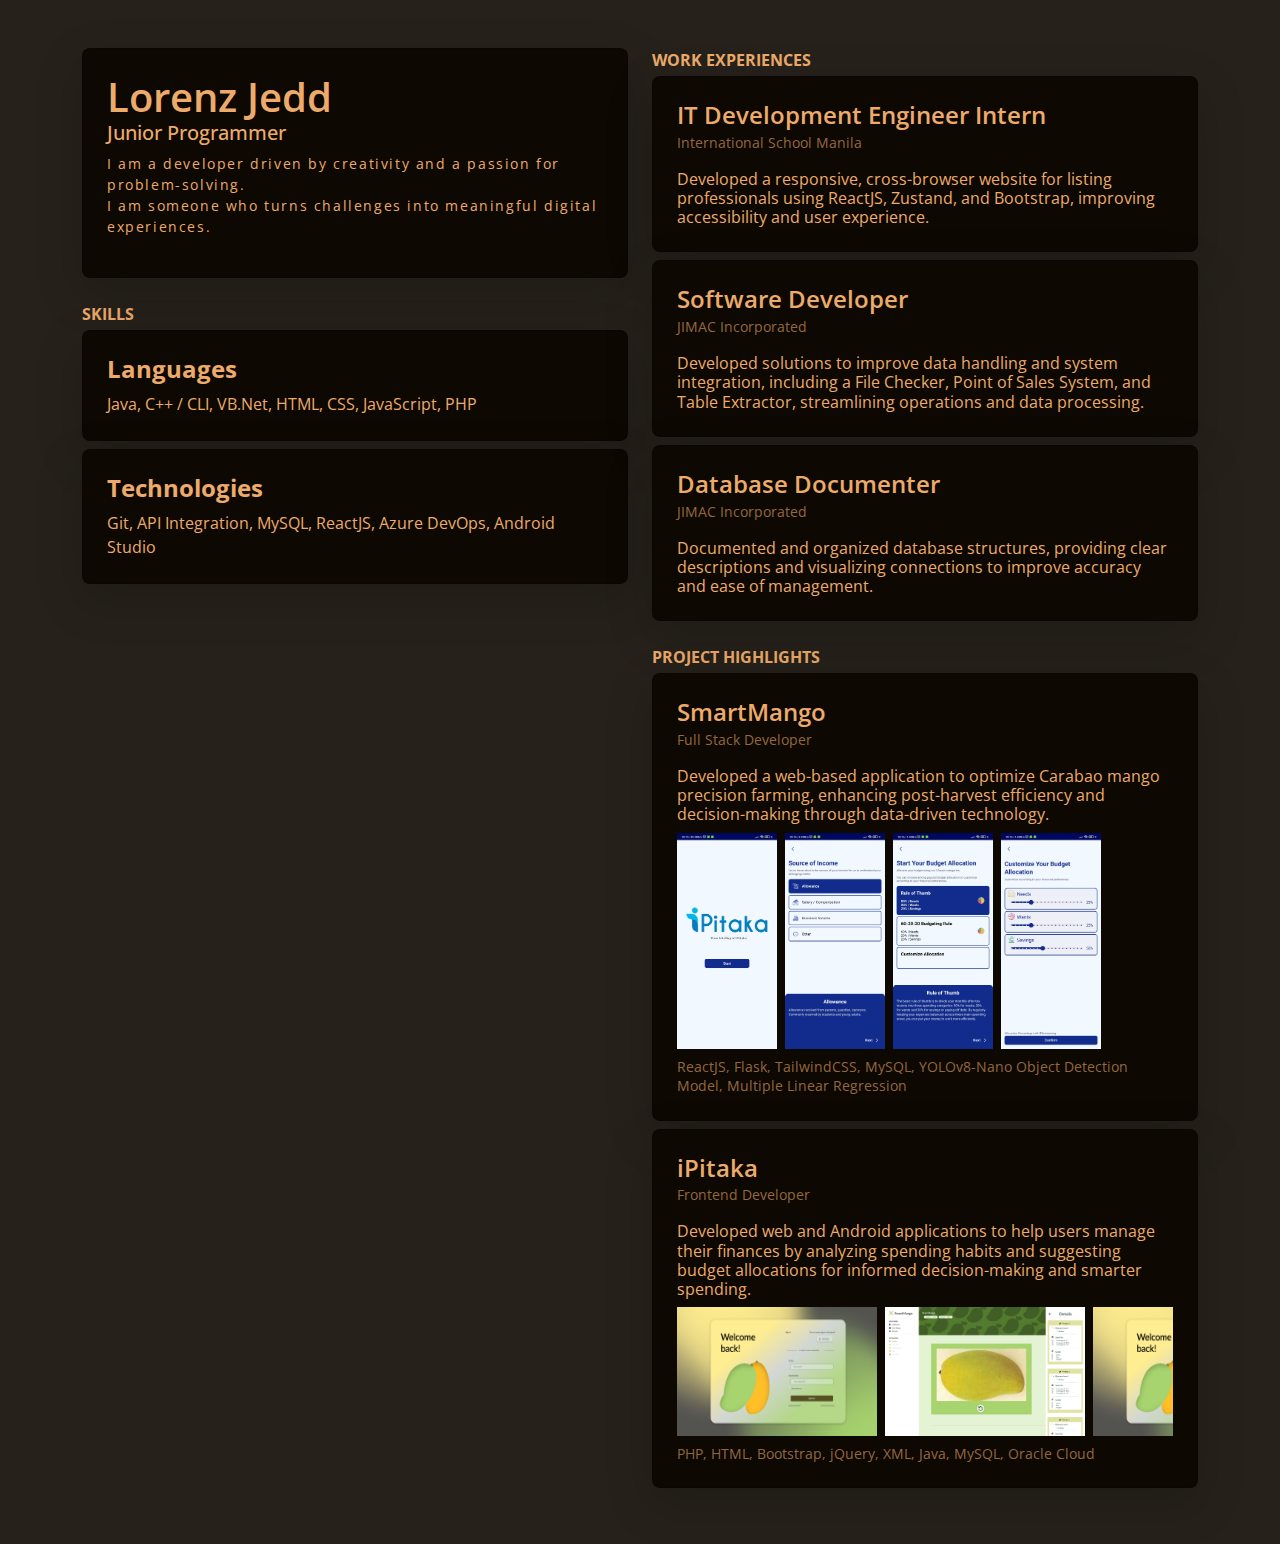
==== activity/index.html @ d8946360 "Add Profile with Bootstrap" ====
<!DOCTYPE html>
<html lang="en">
  <head>
    <meta charset="UTF-8" />
    <meta name="viewport" content="width=device-width, initial-scale=1.0" />

    <title>Profile</title>

    <!-- Google Font -->
    <link rel="preconnect" href="https://fonts.googleapis.com" />
    <link rel="preconnect" href="https://fonts.gstatic.com" crossorigin />
    <link
      href="https://fonts.googleapis.com/css2?family=Open+Sans:ital,wght@0,300..800;1,300..800&display=swap"
      rel="stylesheet"
    />

    <link
      href="https://cdn.jsdelivr.net/npm/bootstrap@5.3.3/dist/css/bootstrap.min.css"
      rel="stylesheet"
      integrity="sha384-QWTKZyjpPEjISv5WaRU9OFeRpok6YctnYmDr5pNlyT2bRjXh0JMhjY6hW+ALEwIH"
      crossorigin="anonymous"
    />

    <!-- Custom CSS -->
    <link rel="stylesheet" href="index.css" />
  </head>
  <body>
    <main class="container py-5">
      <div class="row row-cols-2">
        <div class="col">
          <!-- #region Intro -->
          <section
            class="card rounded-3 shadow-lg bg-secondary text-primary mb-4 p-2"
          >
            <div class="card-body">
              <h1 class="fw-semibold mb-0">Lorenz Jedd</h1>
              <h5>Junior Programmer</h5>

              <p class="small custom-letter-spacing mb-0">
                I am a developer driven by creativity and a passion for
                problem-solving.
              </p>
              <p class="small custom-letter-spacing">
                I am someone who turns challenges into meaningful digital
                experiences.
              </p>
            </div>
          </section>
          <!-- #endregion End of Intro -->

          <!-- #region Skills -->
          <p class="text-uppercase fw-bolder text-primary mb-1">Skills</p>
          <section
            class="card rounded-3 shadow-lg bg-secondary text-primary mb-2 p-2"
          >
            <div class="card-body">
              <h4 class="fw-bold mb-2">Languages</h4>
              <p class="mb-0">
                Java, C++ / CLI, VB.Net, HTML, CSS, JavaScript, PHP
              </p>
            </div>
          </section>
          <section
            class="card rounded-3 shadow-lg bg-secondary text-primary p-2"
          >
            <div class="card-body">
              <h4 class="fw-bold mb-2">Technologies</h4>
              <p class="mb-0">
                Git, API Integration, MySQL, ReactJS, Azure DevOps, Android
                Studio
              </p>
            </div>
          </section>
          <!-- #endregion End of Skills -->
        </div>
        <div class="col">
          <!-- #region Work Experiences -->
          <p class="text-uppercase fw-bolder text-primary mb-1">
            Work Experiences
          </p>
          <section
            class="card rounded-3 shadow-lg bg-secondary text-primary mb-2 p-2"
          >
            <div class="card-body">
              <h4 class="fw-semibold mb-0">IT Development Engineer Intern</h4>
              <p class="gray-text">
                <small>International School Manila</small>
              </p>
              <p class="custom-line-height mb-0">
                Developed a responsive, cross-browser website for listing
                professionals using ReactJS, Zustand, and Bootstrap, improving
                accessibility and user experience.
              </p>
            </div>
          </section>
          <section
            class="card rounded-3 shadow-lg bg-secondary text-primary mb-2 p-2"
          >
            <div class="card-body">
              <h4 class="fw-semibold mb-0">Software Developer</h4>
              <p class="gray-text"><small>JIMAC Incorporated</small></p>
              <p class="custom-line-height mb-0">
                Developed solutions to improve data handling and system
                integration, including a File Checker, Point of Sales System,
                and Table Extractor, streamlining operations and data
                processing.
              </p>
            </div>
          </section>
          <section
            class="card rounded-3 shadow-lg bg-secondary text-primary mb-4 p-2"
          >
            <div class="card-body">
              <h4 class="fw-semibold mb-0">Database Documenter</h4>
              <p class="gray-text"><small>JIMAC Incorporated</small></p>
              <p class="custom-line-height mb-0">
                Documented and organized database structures, providing clear
                descriptions and visualizing connections to improve accuracy and
                ease of management.
              </p>
            </div>
          </section>
          <!-- #endregion End of Work Experiences -->

          <!-- #region Project Highlights -->
          <p class="text-uppercase fw-bolder text-primary mb-1">
            Project Highlights
          </p>
          <section
            class="card rounded-3 shadow-lg bg-secondary text-primary mb-2 p-2"
          >
            <div class="card-body">
              <h4 class="fw-semibold mb-0">SmartMango</h4>
              <p class="gray-text"><small>Full Stack Developer</small></p>
              <p class="custom-line-height mb-0">
                Developed a web-based application to optimize Carabao mango
                precision farming, enhancing post-harvest efficiency and
                decision-making through data-driven technology.
              </p>
              <div class="d-flex gap-2 overflow-auto py-2">
                <img src="images/ipitaka_1.png" alt="ipitaka 1" width="100px" />
                <img src="images/ipitaka_2.png" alt="ipitaka 2" width="100px" />
                <img src="images/ipitaka_3.png" alt="ipitaka 3" width="100px" />
                <img src="images/ipitaka_4.png" alt="ipitaka 4" width="100px" />
              </div>
              <p class="custom-line-height gray-text mb-0">
                <small
                  >ReactJS, Flask, TailwindCSS, MySQL, YOLOv8-Nano Object
                  Detection Model, Multiple Linear Regression</small
                >
              </p>
            </div>
          </section>
          <section
            class="card rounded-3 shadow-lg bg-secondary text-primary mb-2 p-2"
          >
            <div class="card-body">
              <h4 class="fw-semibold mb-0">iPitaka</h4>
              <p class="gray-text"><small>Frontend Developer</small></p>
              <p class="custom-line-height mb-0">
                Developed web and Android applications to help users manage
                their finances by analyzing spending habits and suggesting
                budget allocations for informed decision-making and smarter
                spending.
              </p>
              <div class="d-flex gap-2 overflow-auto py-2">
                <img
                  src="images/smartmango_1.png"
                  alt="smartmango 1"
                  width="200px"
                />
                <img
                  src="images/smartmango_2.png"
                  alt="smartmango 2"
                  width="200px"
                />
                <img
                  src="images/smartmango_1.png"
                  alt="smartmango 3"
                  width="200px"
                />
              </div>
              <p class="custom-line-height gray-text mb-0">
                <small
                  >PHP, HTML, Bootstrap, jQuery, XML, Java, MySQL, Oracle
                  Cloud</small
                >
              </p>
            </div>
          </section>
          <!-- #endregion End of Project Highlights -->
        </div>
      </div>
    </main>

    <script
      src="https://cdn.jsdelivr.net/npm/bootstrap@5.3.3/dist/js/bootstrap.bundle.min.js"
      integrity="sha384-YvpcrYf0tY3lHB60NNkmXc5s9fDVZLESaAA55NDzOxhy9GkcIdslK1eN7N6jIeHz"
      crossorigin="anonymous"
    ></script>
  </body>
</html>
---- activity/index.css ----
* {
  margin: 0;
  padding: 0;
  box-sizing: border-box;
}

.text-primary {
  color: #ecab6a !important;
}

.bg-secondary {
  background-color: #0e0802 !important;
}

body {
  background-color: #26211b;
  font-family: "Open Sans", serif !important;
}

.custom-letter-spacing {
  letter-spacing: 0.1rem;
}

.custom-line-height {
  line-height: 1.2rem;
}

.gray-text {
  color: rgba(236, 171, 106, 0.6);
}

.card:hover {
  scale: 102%;
  transition: all 0.3s ease-in-out;
}
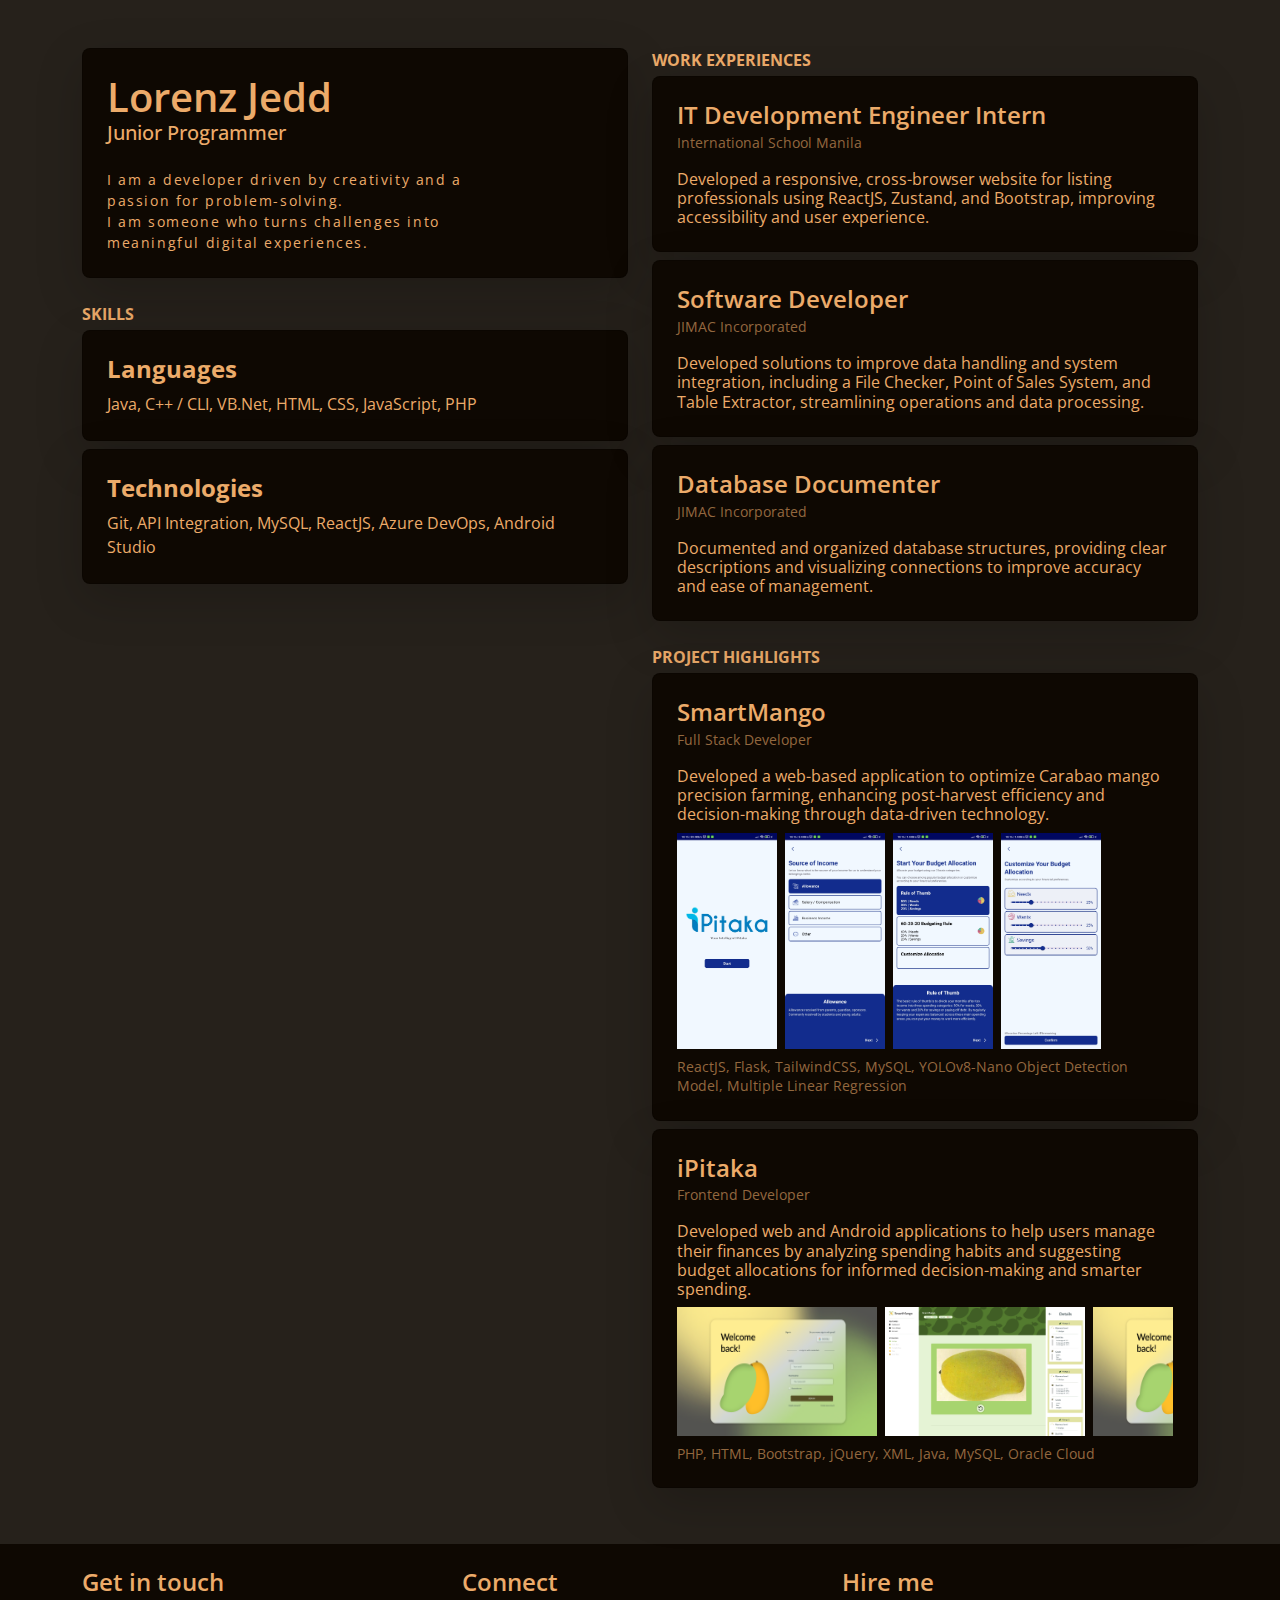
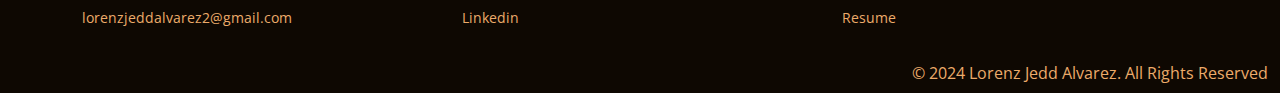
==== commit e4a0e3c6: "Add resume and Edit html-css" ====
--- a/activity/index.html
+++ b/activity/index.html
@@ -34,13 +34,13 @@
           >
             <div class="card-body">
               <h1 class="fw-semibold mb-0">Lorenz Jedd</h1>
-              <h5>Junior Programmer</h5>
-
-              <p class="small custom-letter-spacing mb-0">
+              <h5 class="mb-4">Junior Programmer</h5>
+
+              <p class="w-75 small custom-letter-spacing mb-0">
                 I am a developer driven by creativity and a passion for
                 problem-solving.
               </p>
-              <p class="small custom-letter-spacing">
+              <p class="w-75 small custom-letter-spacing mb-0">
                 I am someone who turns challenges into meaningful digital
                 experiences.
               </p>
@@ -193,6 +193,43 @@
       </div>
     </main>
 
+    <!-- #region Footer -->
+    <section class="container-fluid bg-secondary">
+      <div class="container text-primary py-4">
+        <div class="row row-cols-3">
+          <div class="col">
+            <h4 class="fw-semibold mb-2">Get in touch</h4>
+            <a href="mailto:lorenzjeddalvarez2@gmail.com" class="small link"
+              >lorenzjeddalvarez2@gmail.com</a
+            >
+          </div>
+          <div class="col">
+            <h4 class="fw-semibold mb-2">Connect</h4>
+            <a
+              href="https://www.linkedin.com/in/lorenz-jedd-alvarez/"
+              class="small link"
+              >Linkedin</a
+            >
+          </div>
+          <div class="col">
+            <h4 class="fw-semibold mb-2">Hire me</h4>
+            <a href="files/resume.pdf" class="small link">Resume</a>
+          </div>
+        </div>
+      </div>
+    </section>
+
+    <footer class="container-fluid bg-secondary">
+      <div class="row py-2">
+        <d class="col">
+          <p class="text-primary text-end mb-0">
+            &copy; 2024 Lorenz Jedd Alvarez. All Rights Reserved
+          </p>
+        </d>
+      </div>
+    </footer>
+    <!-- #endregion End of Footer -->
+
     <script
       src="https://cdn.jsdelivr.net/npm/bootstrap@5.3.3/dist/js/bootstrap.bundle.min.js"
       integrity="sha384-YvpcrYf0tY3lHB60NNkmXc5s9fDVZLESaAA55NDzOxhy9GkcIdslK1eN7N6jIeHz"
--- a/activity/index.css
+++ b/activity/index.css
@@ -1,7 +1,5 @@
 * {
-  margin: 0;
-  padding: 0;
-  box-sizing: border-box;
+  box-sizing: border-box !important;
 }
 
 .text-primary {
@@ -26,10 +24,25 @@
 }
 
 .gray-text {
-  color: rgba(236, 171, 106, 0.6);
+  color: rgba(236, 171, 106, 0.6) !important;
+}
+
+.link {
+  color: #ecab6a;
+  text-decoration: none;
+  margin-bottom: 0;
+
+  transition: all 0.1s ease-in;
+}
+
+.link:hover {
+  color: #8e6740;
+}
+
+.card {
+  transition: all 0.25s ease-in-out;
 }
 
 .card:hover {
   scale: 102%;
-  transition: all 0.3s ease-in-out;
 }
